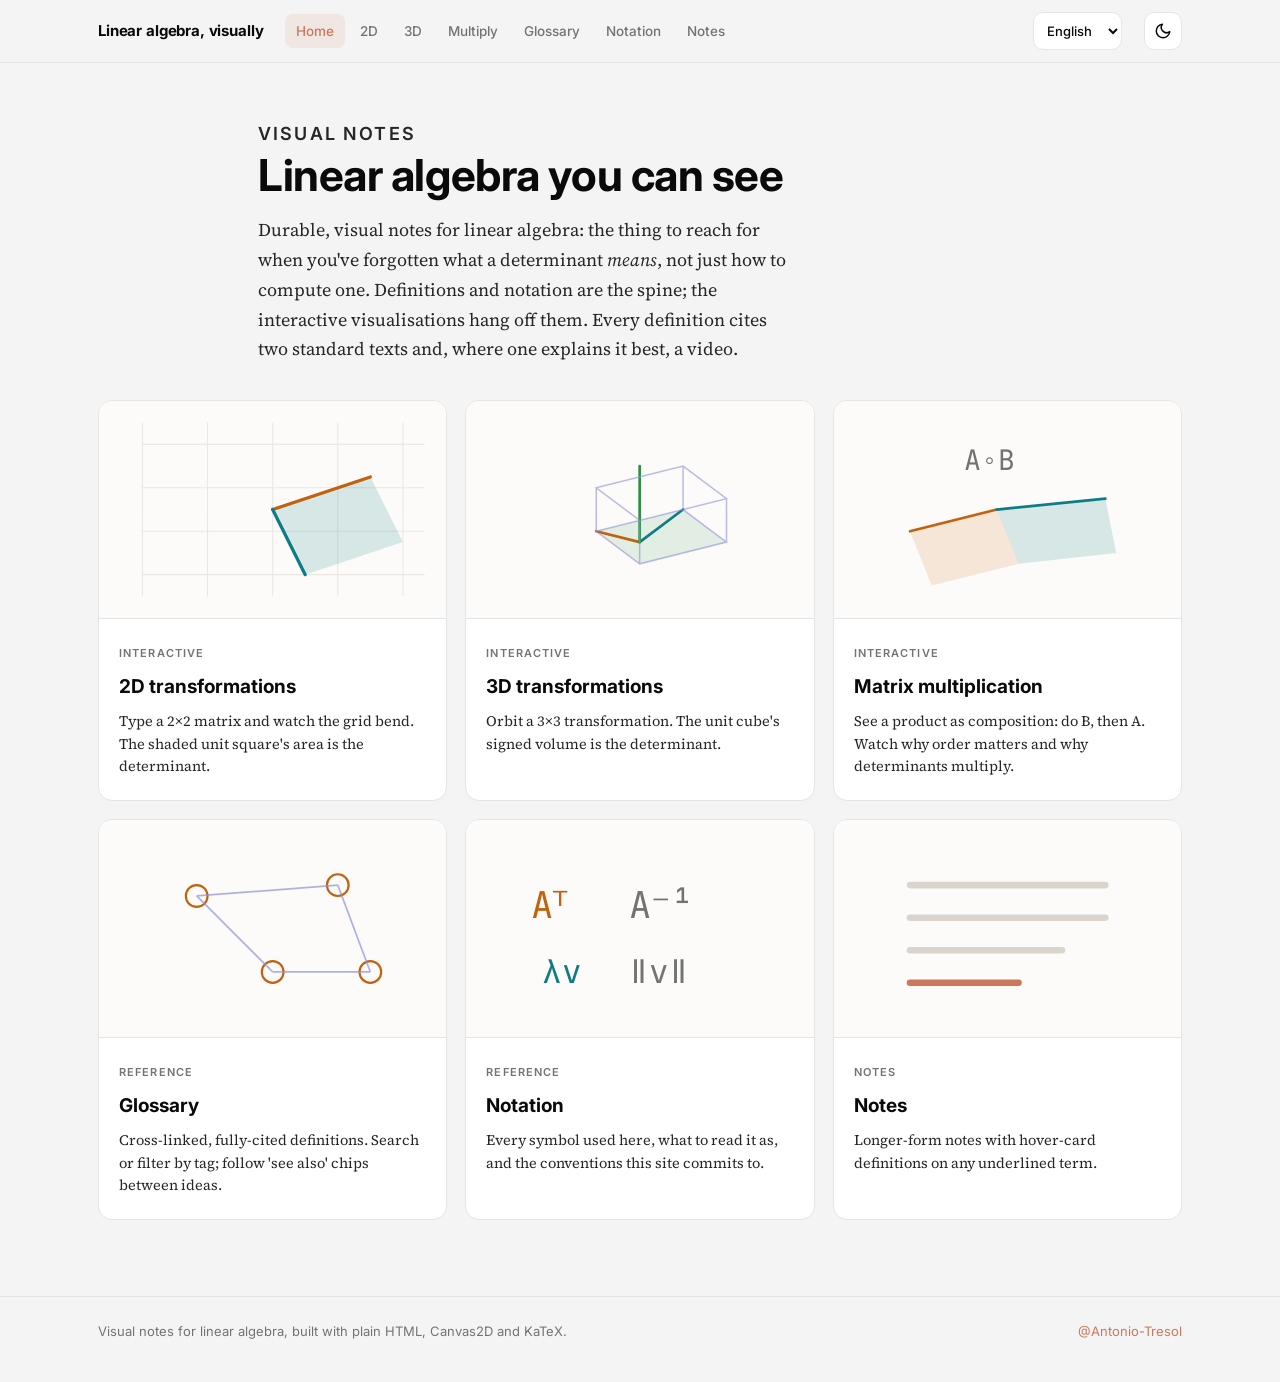
==== index.html @ 0c5b2685 "Add theorem snapshots, matrix-multiplication viz, and key ideas - New matmul.html: matrix multiplica" ====
<!DOCTYPE html>
<html lang="en">
<head>
<meta charset="UTF-8">
<meta name="viewport" content="width=device-width, initial-scale=1.0">
<title>Linear algebra, visually</title>

<link rel="preconnect" href="https://fonts.googleapis.com">
<link rel="preconnect" href="https://fonts.gstatic.com" crossorigin>
<link href="https://fonts.googleapis.com/css2?family=Inter:wght@400;500;600;700&family=Source+Serif+4:opsz,wght@8..60,400;8..60,600&family=JetBrains+Mono:wght@400;500;600&display=swap" rel="stylesheet">
<link rel="stylesheet" href="assets/shared.css?v=20260629b">

<script src="assets/shared.js?v=20260629b"></script>
</head>
<body data-page="home">

<header data-nav></header>

<div class="hero">
  <p class="eyebrow" data-i18n="home.eyebrow">Visual notes</p>
  <h1 data-i18n="home.title">Linear algebra you can see</h1>
  <p data-i18n-html="home.lede">Durable, visual notes for linear algebra.</p>
</div>

<main class="hub">
  <a class="hub-card" href="2d.html">
    <div class="hub-card__art">
      <svg viewBox="0 0 320 200" xmlns="http://www.w3.org/2000/svg" aria-hidden="true">
        <g stroke="var(--grid-orig)" stroke-width="1">
          <path d="M40 20V180M100 20V180M160 20V180M220 20V180M280 20V180M40 40H300M40 80H300M40 120H300M40 160H300" opacity="0.5"/>
        </g>
        <path d="M160 100 L250 70 L280 130 L190 160 Z" fill="var(--vec-j)" opacity="0.16"/>
        <g stroke-width="3" stroke-linecap="round" fill="none">
          <line x1="160" y1="100" x2="250" y2="70" stroke="var(--vec-i)"/>
          <line x1="160" y1="100" x2="190" y2="160" stroke="var(--vec-j)"/>
        </g>
      </svg>
    </div>
    <div class="hub-card__body">
      <span class="hub-card__kicker" data-i18n="home.2d.kicker">Interactive</span>
      <div class="hub-card__title" data-i18n="home.2d.title">2D transformations</div>
      <p class="hub-card__desc" data-i18n="home.2d.desc"></p>
    </div>
  </a>

  <a class="hub-card" href="3d.html">
    <div class="hub-card__art">
      <svg viewBox="0 0 320 200" xmlns="http://www.w3.org/2000/svg" aria-hidden="true">
        <g fill="var(--vec-k)" opacity="0.12">
          <path d="M120 120 L200 100 L240 130 L160 150 Z"/>
        </g>
        <g stroke-width="2.5" stroke-linecap="round" fill="none">
          <line x1="160" y1="130" x2="120" y2="120" stroke="var(--vec-i)"/>
          <line x1="160" y1="130" x2="200" y2="100" stroke="var(--vec-j)"/>
          <line x1="160" y1="130" x2="160" y2="60" stroke="var(--vec-k)"/>
        </g>
        <g stroke="var(--grid-moved)" stroke-width="1.4" opacity="0.6" fill="none">
          <path d="M120 120 L200 100 L240 130 L160 150 Z M120 120 L120 80 M200 100 L200 60 M240 130 L240 90 M160 150 L160 110 M120 80 L200 60 L240 90 L160 110 Z"/>
        </g>
      </svg>
    </div>
    <div class="hub-card__body">
      <span class="hub-card__kicker" data-i18n="home.3d.kicker">Interactive</span>
      <div class="hub-card__title" data-i18n="home.3d.title">3D transformations</div>
      <p class="hub-card__desc" data-i18n="home.3d.desc"></p>
    </div>
  </a>

  <a class="hub-card" href="matmul.html">
    <div class="hub-card__art">
      <svg viewBox="0 0 320 200" xmlns="http://www.w3.org/2000/svg" aria-hidden="true">
        <path d="M70 120 L150 100 L170 150 L90 170 Z" fill="var(--vec-i)" opacity="0.14"/>
        <path d="M150 100 L250 90 L260 140 L170 150 Z" fill="var(--vec-j)" opacity="0.16"/>
        <g stroke-width="2.5" stroke-linecap="round" fill="none">
          <path d="M70 120 L150 100" stroke="var(--vec-i)"/>
          <path d="M150 100 L250 90" stroke="var(--vec-j)"/>
        </g>
        <text x="120" y="64" font-family="var(--font-mono)" font-size="26" fill="var(--muted)">A&#8728;B</text>
      </svg>
    </div>
    <div class="hub-card__body">
      <span class="hub-card__kicker" data-i18n="home.matmul.kicker">Interactive</span>
      <div class="hub-card__title" data-i18n="home.matmul.title">Matrix multiplication</div>
      <p class="hub-card__desc" data-i18n="home.matmul.desc"></p>
    </div>
  </a>

  <a class="hub-card" href="glossary.html">
    <div class="hub-card__art">
      <svg viewBox="0 0 320 200" xmlns="http://www.w3.org/2000/svg" aria-hidden="true">
        <g fill="none" stroke="var(--vec-i)" stroke-width="2">
          <circle cx="90" cy="70" r="10"/><circle cx="220" cy="60" r="10"/>
          <circle cx="160" cy="140" r="10"/><circle cx="250" cy="140" r="10"/>
        </g>
        <g stroke="var(--grid-moved)" stroke-width="1.6" opacity="0.7">
          <line x1="90" y1="70" x2="220" y2="60"/><line x1="90" y1="70" x2="160" y2="140"/>
          <line x1="220" y1="60" x2="250" y2="140"/><line x1="160" y1="140" x2="250" y2="140"/>
        </g>
      </svg>
    </div>
    <div class="hub-card__body">
      <span class="hub-card__kicker" data-i18n="home.glossary.kicker">Reference</span>
      <div class="hub-card__title" data-i18n="home.glossary.title">Glossary</div>
      <p class="hub-card__desc" data-i18n="home.glossary.desc"></p>
    </div>
  </a>

  <a class="hub-card" href="notation.html">
    <div class="hub-card__art">
      <svg viewBox="0 0 320 200" xmlns="http://www.w3.org/2000/svg" aria-hidden="true">
        <text x="60" y="90" font-family="var(--font-mono)" font-size="34" fill="var(--vec-i)">A&#7488;</text>
        <text x="150" y="90" font-family="var(--font-mono)" font-size="34" fill="var(--muted)">A&#8315;&#185;</text>
        <text x="70" y="150" font-family="var(--font-mono)" font-size="30" fill="var(--vec-j)">&#955;v</text>
        <text x="150" y="150" font-family="var(--font-mono)" font-size="30" fill="var(--muted)">&#8741;v&#8741;</text>
      </svg>
    </div>
    <div class="hub-card__body">
      <span class="hub-card__kicker" data-i18n="home.notation.kicker">Reference</span>
      <div class="hub-card__title" data-i18n="home.notation.title">Notation</div>
      <p class="hub-card__desc" data-i18n="home.notation.desc"></p>
    </div>
  </a>

  <a class="hub-card" href="notes.html">
    <div class="hub-card__art">
      <svg viewBox="0 0 320 200" xmlns="http://www.w3.org/2000/svg" aria-hidden="true">
        <g stroke="var(--grid-orig)" stroke-width="6" stroke-linecap="round">
          <line x1="70" y1="60" x2="250" y2="60"/><line x1="70" y1="90" x2="250" y2="90"/>
          <line x1="70" y1="120" x2="210" y2="120"/>
        </g>
        <line x1="70" y1="150" x2="170" y2="150" stroke="var(--accent)" stroke-width="6" stroke-linecap="round"/>
      </svg>
    </div>
    <div class="hub-card__body">
      <span class="hub-card__kicker" data-i18n="home.notes.kicker">Notes</span>
      <div class="hub-card__title" data-i18n="home.notes.title">Notes</div>
      <p class="hub-card__desc" data-i18n="home.notes.desc"></p>
    </div>
  </a>
</main>

<footer data-footer></footer>

<script src="content/strings.en.js?v=20260629b"></script>
<script src="content/strings.es.js?v=20260629b"></script>
<script>
(function () {
  function localize() {
    document.querySelectorAll("[data-i18n]").forEach(function (el) {
      el.textContent = LA.t(el.getAttribute("data-i18n"));
    });
    document.querySelectorAll("[data-i18n-html]").forEach(function (el) {
      el.innerHTML = LA.t(el.getAttribute("data-i18n-html"));
    });
  }
  localize();
  LA.onLangChange(localize);
})();
</script>
</body>
</html>
---- assets/shared.css ----
/* ============================================================================
   Linear Algebra, visually — shared design system
   ----------------------------------------------------------------------------
   ONE source of truth for colour, type, layout and the chrome (cards, buttons,
   matrix inputs, readouts, nav) used by every page. Themeable: every colour is
   a CSS custom property, so the light/dark toggle restyles the whole site —
   including the <canvas> stages, which read these same variables from JS.

   Aesthetic borrowed from antonio-tresol.github.io/gemma3-refusal-axis:
   neutral surfaces, near-black text, a single clay-orange accent, and the
   Inter / Source Serif 4 / JetBrains Mono type trio.
   ========================================================================== */

/* --- Theme tokens --------------------------------------------------------- */
/* Light is the default (:root). Dark overrides under [data-theme="dark"].
   A page's <html> gets data-theme set before paint by the inline boot script
   in shared.js, so there is no flash of the wrong theme. */
:root {
  /* chrome */
  --bg: #f4f4f4;
  --surface: #ffffff;
  --surface-alt: #fafafa;
  --border: #e5e5e5;
  --text: #0a0a0a;
  --body: #262626;
  --muted: #737373;
  --accent: #cc785c;       /* Anthropic clay — links, primary buttons, focus */
  --accent-strong: #b5604380;
  --accent-ink: #ffffff;   /* text on an accent-filled surface */

  /* canvas stage — tuned for contrast on a near-white plot */
  --canvas-bg: #fcfbf9;
  --canvas-line: #ece8e1;
  --grid-orig: #dad5cc;    /* faint reference grid */
  --grid-moved: #8c93d6;   /* transformed grid */
  --axis: #b3a99c;
  --vec-i: #c2620f;        /* î  — deep amber */
  --vec-j: #0e7c86;        /* ĵ  — teal */
  --vec-k: #2f8f43;        /* k̂  — green */
  --vec-flip: #d6336c;     /* orientation flipped / collapsed */

  /* type */
  --font-display: "Inter", -apple-system, BlinkMacSystemFont, "Segoe UI", sans-serif;
  --font-body: "Source Serif 4", Georgia, "Times New Roman", serif;
  --font-mono: "JetBrains Mono", ui-monospace, "SF Mono", "Cascadia Code", Menlo, monospace;

  /* layout */
  --reading: 820px;
  --wide: 1140px;
  --radius: 14px;
  --radius-sm: 9px;
}

[data-theme="dark"] {
  --bg: #0c1322;
  --surface: #121b2e;
  --surface-alt: #0f1830;
  --border: #223052;
  --text: #e8edf7;
  --body: #c3cce0;
  --muted: #8696b5;
  --accent: #cc785c;
  --accent-strong: #e0a48c;
  --accent-ink: #150f0b;

  --canvas-bg: #0e1626;
  --canvas-line: #223052;
  --grid-orig: #2a3a5c;
  --grid-moved: #6d7bd6;
  --axis: #51617f;
  --vec-i: #f0a830;
  --vec-j: #38c7d4;
  --vec-k: #7fd17a;
  --vec-flip: #e8607a;
}

/* --- Reset & base --------------------------------------------------------- */
*,
*::before,
*::after { box-sizing: border-box; }

html { scroll-behavior: smooth; }

@media (prefers-reduced-motion: reduce) {
  html { scroll-behavior: auto; }
  * { transition: none !important; }
}

body {
  margin: 0;
  background: var(--bg);
  color: var(--body);
  font-family: var(--font-body);
  font-size: 17px;
  line-height: 1.65;
  -webkit-font-smoothing: antialiased;
  text-rendering: optimizeLegibility;
  transition: background-color 0.25s ease, color 0.25s ease;
}

h1, h2, h3, h4 {
  font-family: var(--font-display);
  color: var(--text);
  line-height: 1.2;
  letter-spacing: -0.01em;
}

a { color: var(--accent); text-decoration: none; }
a:hover { text-decoration: underline; }

:focus-visible {
  outline: 2px solid var(--accent);
  outline-offset: 2px;
  border-radius: 4px;
}

code, kbd, samp { font-family: var(--font-mono); }

/* --- Site nav (injected by shared.js into <header data-nav>) -------------- */
.site-header {
  border-bottom: 1px solid var(--border);
  background: color-mix(in srgb, var(--bg) 86%, transparent);
  backdrop-filter: saturate(140%) blur(8px);
  position: sticky;
  top: 0;
  z-index: 20;
}
.site-header__inner {
  max-width: var(--wide);
  margin: 0 auto;
  padding: 12px 28px;
  display: flex;
  align-items: center;
  gap: 22px;
}
.site-header__brand {
  font-family: var(--font-display);
  font-weight: 700;
  font-size: 15px;
  color: var(--text);
  letter-spacing: -0.01em;
  white-space: nowrap;
}
.site-header__brand:hover { text-decoration: none; color: var(--accent); }
.site-nav {
  display: flex;
  gap: 4px;
  flex: 1;
  flex-wrap: wrap;
}
.site-nav a {
  font-family: var(--font-display);
  font-size: 13.5px;
  font-weight: 500;
  color: var(--muted);
  padding: 6px 11px;
  border-radius: 8px;
  transition: color 0.15s, background 0.15s;
}
.site-nav a:hover { color: var(--text); background: var(--surface-alt); text-decoration: none; }
.site-nav a[aria-current="page"] { color: var(--accent); background: color-mix(in srgb, var(--accent) 12%, transparent); }

.theme-toggle {
  display: inline-flex;
  align-items: center;
  justify-content: center;
  width: 38px;
  height: 38px;
  border-radius: 10px;
  border: 1px solid var(--border);
  background: var(--surface);
  color: var(--text);
  cursor: pointer;
  transition: border-color 0.15s, background 0.15s;
}
.theme-toggle:hover { border-color: var(--accent); }
.theme-toggle svg { width: 18px; height: 18px; }

.lang-select {
  font-family: var(--font-display);
  font-size: 13px;
  font-weight: 500;
  color: var(--text);
  background: var(--surface);
  border: 1px solid var(--border);
  border-radius: 10px;
  padding: 8px 9px;
  height: 38px;
  cursor: pointer;
  transition: border-color 0.15s;
}
.lang-select:hover { border-color: var(--accent); }
.theme-toggle .icon-sun { display: none; }
[data-theme="dark"] .theme-toggle .icon-sun { display: block; }
[data-theme="dark"] .theme-toggle .icon-moon { display: none; }

/* --- Layout containers ---------------------------------------------------- */
.page {
  max-width: var(--wide);
  margin: 0 auto;
  padding: 28px;
}
.reading {
  max-width: var(--reading);
  margin: 0 auto;
  padding: 28px;
}

/* viz layout: stage + side panel, collapses on narrow screens */
.viz {
  display: grid;
  grid-template-columns: 1fr 344px;
  gap: 18px;
  max-width: var(--wide);
  margin: 0 auto;
  padding: 22px 28px 40px;
}
@media (max-width: 880px) {
  .viz { grid-template-columns: 1fr; padding: 18px; }
}

/* --- Cards & stage -------------------------------------------------------- */
.card {
  background: var(--surface);
  border: 1px solid var(--border);
  border-radius: var(--radius);
  padding: 18px;
}
.panel { display: flex; flex-direction: column; gap: 16px; }

.stage {
  background: var(--canvas-bg);
  border: 1px solid var(--border);
  border-radius: var(--radius);
  overflow: hidden;
  position: relative;
  min-height: 440px;
}
.stage canvas { display: block; width: 100%; height: 100%; touch-action: none; }
.stage .stage-hint {
  position: absolute;
  bottom: 10px;
  left: 13px;
  font-family: var(--font-display);
  font-size: 11px;
  color: var(--muted);
  pointer-events: none;
}
.stage--grab canvas { cursor: grab; }
.stage--grab canvas:active { cursor: grabbing; }

/* --- Card typography ------------------------------------------------------ */
.card h1, .card h2 { font-size: 16px; margin: 0 0 4px; }
.card .sub {
  font-size: 13px;
  color: var(--muted);
  margin: 0 0 14px;
  line-height: 1.5;
  font-family: var(--font-display);
}
.label {
  font-family: var(--font-display);
  font-size: 11px;
  text-transform: uppercase;
  letter-spacing: 0.1em;
  color: var(--muted);
  margin: 0 0 12px;
}
.hint {
  font-family: var(--font-display);
  font-size: 11.5px;
  color: var(--muted);
  line-height: 1.55;
  margin: 12px 0 0;
}

/* --- Matrix input --------------------------------------------------------- */
.matrix-row { display: grid; grid-template-columns: auto 1fr; gap: 11px; align-items: center; }
.bracket {
  font-size: 4em;
  color: var(--muted);
  font-family: var(--font-mono);
  line-height: 0.9;
  user-select: none;
}
.cells { display: grid; gap: 8px; }
.cells--2 { grid-template-columns: 1fr 1fr; }
.cells--3 { grid-template-columns: repeat(3, 1fr); }
.cells input {
  width: 100%;
  background: var(--bg);
  border: 1px solid var(--border);
  color: var(--text);
  font-family: var(--font-mono);
  font-size: 17px;
  text-align: center;
  padding: 10px 4px;
  border-radius: 8px;
  -moz-appearance: textfield;
  appearance: textfield;
  transition: border-color 0.15s;
}
.cells--3 input { font-size: 15px; padding: 9px 2px; }
.cells input::-webkit-outer-spin-button,
.cells input::-webkit-inner-spin-button { -webkit-appearance: none; margin: 0; }
.cells input:focus { outline: 2px solid var(--accent); outline-offset: 1px; border-color: transparent; }

/* basis-vector colour key under the matrix */
.col-key {
  display: grid;
  gap: 8px;
  margin-top: 9px;
  font-family: var(--font-display);
  font-size: 11px;
  text-align: center;
  color: var(--muted);
}
.col-key--2 { grid-template-columns: 1fr 1fr; }
.col-key--3 { grid-template-columns: repeat(3, 1fr); }
.col-key span { display: inline-flex; align-items: center; justify-content: center; gap: 5px; }
.swatch { width: 9px; height: 9px; border-radius: 2px; display: inline-block; }

/* --- Buttons -------------------------------------------------------------- */
.buttons { display: flex; gap: 8px; margin-top: 14px; }
.btn {
  flex: 1;
  font-family: var(--font-display);
  font-size: 13px;
  font-weight: 600;
  padding: 10px;
  border-radius: var(--radius-sm);
  border: 1px solid var(--border);
  background: var(--bg);
  color: var(--text);
  cursor: pointer;
  transition: border-color 0.15s, background 0.15s;
}
.btn:hover { border-color: var(--accent); }
.btn--primary { background: var(--accent); color: var(--accent-ink); border-color: var(--accent); }
.btn--primary:hover { filter: brightness(1.05); }

.presets { display: grid; grid-template-columns: 1fr 1fr; gap: 7px; }
.presets .btn { font-size: 12px; padding: 8px; font-weight: 500; }

/* --- Readout -------------------------------------------------------------- */
.readout { display: flex; flex-direction: column; gap: 9px; font-size: 13px; font-family: var(--font-display); }
.readout .line { display: flex; justify-content: space-between; align-items: baseline; gap: 10px; }
.readout .k { color: var(--muted); }
.readout .v { font-family: var(--font-mono); font-size: 13.5px; color: var(--text); }
.orient { font-weight: 600; }
.orient.preserved { color: var(--vec-k); }
.orient.flipped { color: var(--vec-flip); }
.orient.degenerate { color: var(--muted); }

/* --- Hub (index) cards ---------------------------------------------------- */
.hero { max-width: var(--reading); margin: 0 auto; padding: 56px 28px 8px; }
.hero h1 { font-size: clamp(30px, 5vw, 44px); margin: 0 0 14px; }
.hero p { font-size: 18px; color: var(--body); margin: 0; max-width: 60ch; }
.eyebrow {
  font-family: var(--font-display);
  font-size: 12px;
  font-weight: 600;
  letter-spacing: 0.12em;
  text-transform: uppercase;
  color: var(--accent);
  margin: 0 0 14px;
}

.hub {
  display: grid;
  grid-template-columns: repeat(auto-fit, minmax(280px, 1fr));
  gap: 18px;
  max-width: var(--wide);
  margin: 0 auto;
  padding: 28px;
}
.hub-card {
  display: flex;
  flex-direction: column;
  background: var(--surface);
  border: 1px solid var(--border);
  border-radius: var(--radius);
  padding: 0;
  overflow: hidden;
  transition: border-color 0.18s, transform 0.18s;
}
.hub-card:hover { border-color: var(--accent); transform: translateY(-2px); text-decoration: none; }
.hub-card__art { aspect-ratio: 16 / 10; background: var(--canvas-bg); border-bottom: 1px solid var(--border); }
.hub-card__art svg { display: block; width: 100%; height: 100%; }
.hub-card__body { padding: 18px 20px 22px; }
.hub-card__kicker { font-family: var(--font-display); font-size: 11px; font-weight: 600; letter-spacing: 0.1em; text-transform: uppercase; color: var(--muted); }
.hub-card__title { font-family: var(--font-display); font-size: 19px; font-weight: 700; color: var(--text); margin: 6px 0 8px; }
.hub-card__desc { font-size: 14.5px; color: var(--body); margin: 0; line-height: 1.55; }

/* --- Prose (cheatsheet rendered markdown) --------------------------------- */
.prose { color: var(--body); }
.prose h1 { font-size: 30px; margin: 0 0 8px; }
.prose h2 { font-size: 22px; margin: 38px 0 10px; padding-top: 14px; border-top: 1px solid var(--border); }
.prose h3 { font-size: 17px; margin: 26px 0 8px; font-family: var(--font-display); }
.prose p { margin: 0 0 14px; }
.prose strong { color: var(--text); }
.prose em { color: var(--body); }
.prose ul, .prose ol { padding-left: 22px; margin: 0 0 14px; }
.prose li { margin: 4px 0; }
.prose hr { border: none; border-top: 1px solid var(--border); margin: 30px 0; }
.prose code {
  background: var(--surface-alt);
  border: 1px solid var(--border);
  border-radius: 5px;
  padding: 1px 5px;
  font-size: 0.88em;
  color: var(--text);
}
.prose table {
  border-collapse: collapse;
  width: 100%;
  margin: 0 0 18px;
  font-family: var(--font-display);
  font-size: 14.5px;
}
.prose th, .prose td { border: 1px solid var(--border); padding: 8px 12px; text-align: left; }
.prose th { background: var(--surface-alt); color: var(--text); font-weight: 600; }
.prose .katex-display { margin: 18px 0; overflow-x: auto; overflow-y: hidden; padding: 4px 0; }

/* --- Glossary ------------------------------------------------------------- */
.gloss-controls {
  display: flex;
  gap: 12px;
  align-items: center;
  flex-wrap: wrap;
  margin: 0 0 22px;
}
.gloss-search {
  flex: 1;
  min-width: 220px;
  font-family: var(--font-display);
  font-size: 15px;
  color: var(--text);
  background: var(--surface);
  border: 1px solid var(--border);
  border-radius: var(--radius-sm);
  padding: 11px 14px;
}
.gloss-search:focus { outline: 2px solid var(--accent); outline-offset: 1px; border-color: transparent; }
.tag-filters { display: flex; gap: 7px; flex-wrap: wrap; }
.tag-chip {
  font-family: var(--font-display);
  font-size: 12px;
  font-weight: 500;
  color: var(--muted);
  background: var(--surface);
  border: 1px solid var(--border);
  border-radius: 999px;
  padding: 6px 12px;
  cursor: pointer;
  transition: color 0.15s, border-color 0.15s, background 0.15s;
}
.tag-chip:hover { border-color: var(--accent); color: var(--text); }
.tag-chip[aria-pressed="true"] {
  color: var(--accent-ink);
  background: var(--accent);
  border-color: var(--accent);
}

.gloss-grid { display: grid; gap: 16px; }
.gloss-count { font-family: var(--font-display); font-size: 13px; color: var(--muted); margin: 0 0 16px; }

.term {
  background: var(--surface);
  border: 1px solid var(--border);
  border-radius: var(--radius);
  padding: 20px 22px;
  scroll-margin-top: 80px;
}
.term:target { border-color: var(--accent); box-shadow: 0 0 0 1px var(--accent); }
.term__head { display: flex; align-items: baseline; gap: 12px; flex-wrap: wrap; margin: 0 0 8px; }
.term__name { font-family: var(--font-display); font-size: 20px; font-weight: 700; color: var(--text); margin: 0; }
.term__symbol { font-size: 16px; color: var(--muted); }
.term__anchor { margin-left: auto; font-family: var(--font-mono); font-size: 13px; color: var(--muted); opacity: 0; transition: opacity 0.15s; }
.term:hover .term__anchor { opacity: 1; }
.term__short { color: var(--body); margin: 0 0 12px; }
.term__formal {
  background: var(--surface-alt);
  border-left: 3px solid var(--accent);
  border-radius: 0 var(--radius-sm) var(--radius-sm) 0;
  padding: 12px 16px;
  margin: 0 0 14px;
  font-size: 15.5px;
}
.term__formal .katex-display { margin: 8px 0; }

.term__tags { display: flex; gap: 6px; flex-wrap: wrap; margin: 0 0 12px; }
.term__tag { font-family: var(--font-display); font-size: 11px; color: var(--muted); background: var(--surface-alt); border: 1px solid var(--border); border-radius: 999px; padding: 3px 9px; }

.seealso { font-family: var(--font-display); font-size: 13px; margin: 0 0 14px; }
.seealso__label { color: var(--muted); margin-right: 6px; }
.seealso a {
  display: inline-block;
  background: color-mix(in srgb, var(--accent) 10%, transparent);
  border: 1px solid color-mix(in srgb, var(--accent) 30%, transparent);
  border-radius: 999px;
  padding: 3px 11px;
  margin: 0 5px 5px 0;
  font-weight: 500;
}
.seealso a:hover { background: color-mix(in srgb, var(--accent) 18%, transparent); text-decoration: none; }

/* --- Theorem snapshots (inside glossary cards) ---------------------------- */
.theorems { margin: 14px 0 0; }
.theorems__label {
  font-family: var(--font-display);
  font-size: 10.5px;
  font-weight: 600;
  letter-spacing: 0.1em;
  text-transform: uppercase;
  color: var(--muted);
  margin: 0 0 8px;
}
.theorem {
  background: color-mix(in srgb, var(--vec-j) 7%, var(--surface-alt));
  border: 1px solid var(--border);
  border-left: 3px solid var(--vec-j);
  border-radius: 0 var(--radius-sm) var(--radius-sm) 0;
  padding: 11px 14px;
  margin: 0 0 9px;
}
.theorem__name { font-family: var(--font-display); font-weight: 700; font-size: 13.5px; color: var(--text); margin: 0 0 5px; }
.theorem__statement { font-size: 15px; overflow-x: auto; }
.theorem__statement .katex-display { margin: 6px 0; }
.theorem__cite { font-family: var(--font-display); font-size: 12px; color: var(--muted); margin: 6px 0 0; }
.theorem__cite .cite__where { color: var(--text); font-weight: 600; }

/* --- Key ideas to remember (viz pages) ------------------------------------ */
.keyideas { }
.keyideas__list { display: flex; flex-direction: column; gap: 12px; }
.keyidea { display: flex; gap: 11px; }
.keyidea__num {
  flex-shrink: 0;
  width: 22px; height: 22px;
  display: inline-flex; align-items: center; justify-content: center;
  font-family: var(--font-display); font-size: 12px; font-weight: 700;
  color: var(--accent-ink); background: var(--accent);
  border-radius: 50%;
}
.keyidea__title { font-family: var(--font-display); font-weight: 700; font-size: 13.5px; color: var(--text); margin: 0 0 2px; }
.keyidea__body { font-size: 13.5px; color: var(--body); margin: 0; line-height: 1.5; }

/* --- Citations ------------------------------------------------------------ */
.cites { margin: 12px 0 0; padding: 12px 0 0; border-top: 1px solid var(--border); }
.cites__label {
  font-family: var(--font-display);
  font-size: 10.5px;
  font-weight: 600;
  letter-spacing: 0.1em;
  text-transform: uppercase;
  color: var(--muted);
  margin: 0 0 8px;
}
.cite { display: flex; gap: 9px; align-items: baseline; font-family: var(--font-display); font-size: 13px; margin: 0 0 6px; line-height: 1.5; }
.cite__badge {
  flex-shrink: 0;
  font-size: 10px;
  font-weight: 700;
  letter-spacing: 0.04em;
  text-transform: uppercase;
  color: var(--accent-ink);
  border-radius: 5px;
  padding: 2px 7px;
}
.cite__badge--book { background: var(--accent); }
.cite__badge--video { background: var(--vec-j); }
.cite__body { color: var(--body); }
.cite__where { color: var(--text); font-weight: 600; }
.cite__page { color: var(--muted); }
.cite__link { font-weight: 500; }
.cite__access { font-size: 11px; color: var(--muted); font-style: italic; }

/* --- Notation table ------------------------------------------------------- */
.notation-table { width: 100%; border-collapse: collapse; font-size: 15px; }
.notation-table th {
  text-align: left;
  font-family: var(--font-display);
  font-size: 11px;
  text-transform: uppercase;
  letter-spacing: 0.08em;
  color: var(--muted);
  padding: 10px 14px;
  border-bottom: 2px solid var(--border);
}
.notation-table td { padding: 12px 14px; border-bottom: 1px solid var(--border); vertical-align: top; }
.notation-table tr:hover td { background: var(--surface-alt); }
.notation-table .sym { font-size: 17px; white-space: nowrap; color: var(--text); }
.notation-table .read { font-family: var(--font-display); font-size: 13px; color: var(--muted); }
.notation-group td { background: var(--surface-alt); font-family: var(--font-display); font-weight: 600; font-size: 12px; text-transform: uppercase; letter-spacing: 0.08em; color: var(--text); }

/* --- Wiki-link hover cards (notes) ---------------------------------------- */
.wikilink { border-bottom: 1px dotted var(--accent); cursor: help; }
.wiki-card {
  position: absolute;
  z-index: 50;
  max-width: 320px;
  background: var(--surface);
  border: 1px solid var(--border);
  border-radius: var(--radius-sm);
  box-shadow: 0 8px 28px rgba(0, 0, 0, 0.18);
  padding: 13px 15px;
  font-family: var(--font-display);
  pointer-events: none;
}
.wiki-card__term { font-weight: 700; color: var(--text); font-size: 14px; margin: 0 0 4px; }
.wiki-card__short { font-size: 13px; color: var(--body); margin: 0; line-height: 1.5; }
.wiki-card__more { font-size: 11px; color: var(--muted); margin: 7px 0 0; }

/* --- Footer --------------------------------------------------------------- */
.site-footer {
  border-top: 1px solid var(--border);
  margin-top: 48px;
}
.site-footer__inner {
  max-width: var(--wide);
  margin: 0 auto;
  padding: 24px 28px 40px;
  font-family: var(--font-display);
  font-size: 13px;
  color: var(--muted);
  display: flex;
  justify-content: space-between;
  gap: 16px;
  flex-wrap: wrap;
}
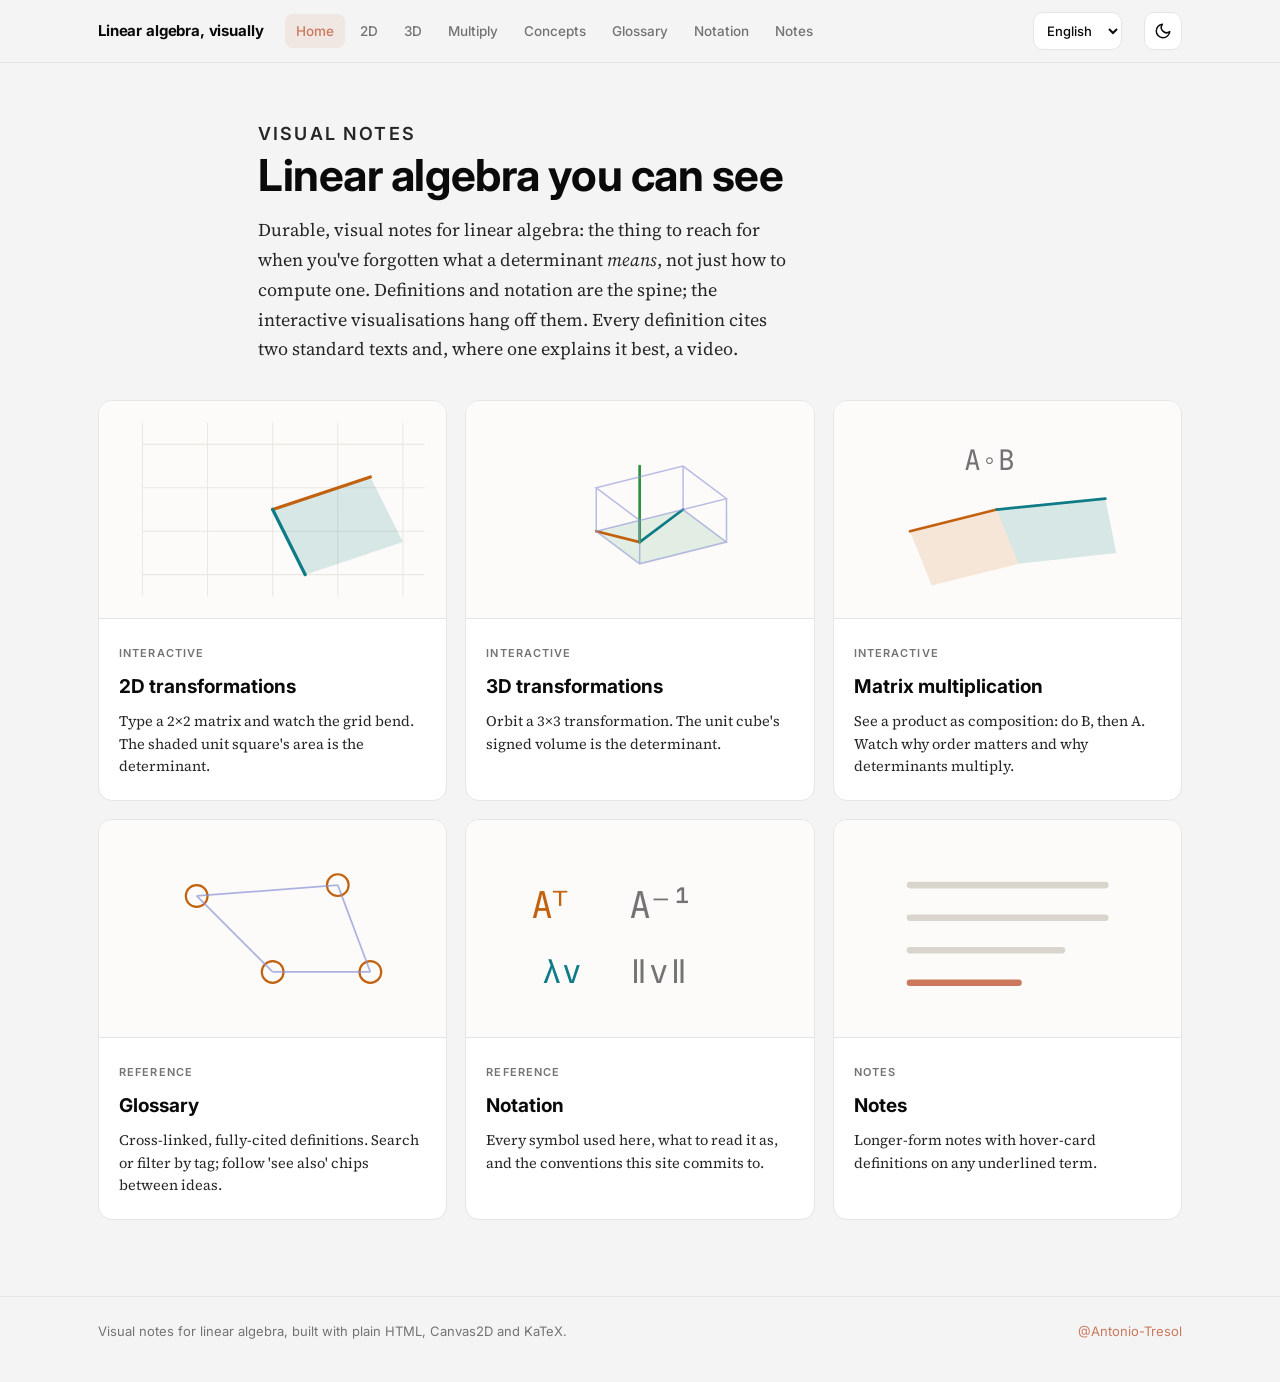
==== commit 517f3e4f: "Wave 2: span, dot-product, and rank/column/null-space concept pages (en) Three interactive concept v" ====
--- a/index.html
+++ b/index.html
@@ -8,9 +8,9 @@
 <link rel="preconnect" href="https://fonts.googleapis.com">
 <link rel="preconnect" href="https://fonts.gstatic.com" crossorigin>
 <link href="https://fonts.googleapis.com/css2?family=Inter:wght@400;500;600;700&family=Source+Serif+4:opsz,wght@8..60,400;8..60,600&family=JetBrains+Mono:wght@400;500;600&display=swap" rel="stylesheet">
-<link rel="stylesheet" href="assets/shared.css?v=20260629b">
+<link rel="stylesheet" href="assets/shared.css?v=20260629h">
 
-<script src="assets/shared.js?v=20260629b"></script>
+<script src="assets/shared.js?v=20260629h"></script>
 </head>
 <body data-page="home">
 
@@ -141,8 +141,8 @@
 
 <footer data-footer></footer>
 
-<script src="content/strings.en.js?v=20260629b"></script>
-<script src="content/strings.es.js?v=20260629b"></script>
+<script src="content/strings.en.js?v=20260629h"></script>
+<script src="content/strings.es.js?v=20260629h"></script>
 <script>
 (function () {
   function localize() {
--- a/assets/shared.css
+++ b/assets/shared.css
@@ -79,6 +79,10 @@
 *::before,
 *::after { box-sizing: border-box; }
 
+/* The hidden attribute must always hide, even on elements with a display rule
+   (e.g. .matrix-row{display:grid}) that would otherwise win on specificity. */
+[hidden] { display: none !important; }
+
 html { scroll-behavior: smooth; }
 
 @media (prefers-reduced-motion: reduce) {
@@ -505,6 +509,44 @@
 }
 .seealso a:hover { background: color-mix(in srgb, var(--accent) 18%, transparent); text-decoration: none; }
 
+/* --- Tabs (transform-page modes) ------------------------------------------ */
+.tabs {
+  display: flex;
+  gap: 2px;
+  border-bottom: 1px solid var(--border);
+  margin: 0 0 16px;
+}
+.tab {
+  font-family: var(--font-display);
+  font-size: 14px;
+  font-weight: 600;
+  color: var(--muted);
+  background: none;
+  border: none;
+  padding: 9px 14px;
+  cursor: pointer;
+  border-bottom: 2px solid transparent;
+  margin-bottom: -1px;
+  transition: color 0.15s, border-color 0.15s;
+}
+.tab:hover { color: var(--text); }
+.tab[aria-selected="true"] { color: var(--accent); border-bottom-color: var(--accent); }
+.tab:focus-visible { outline: 2px solid var(--accent); outline-offset: -2px; border-radius: 4px; }
+.tabpanel[hidden] { display: none; }
+
+/* shape palette (draggable shapes) */
+.shape-palette { display: flex; gap: 6px; flex-wrap: wrap; margin-top: 9px; }
+.shape-btn {
+  display: inline-flex; align-items: center; justify-content: center;
+  width: 38px; height: 38px;
+  border: 1px solid var(--border); border-radius: var(--radius-sm);
+  background: var(--bg); color: var(--text); cursor: pointer;
+  transition: border-color 0.15s;
+}
+.shape-btn:hover { border-color: var(--accent); }
+.shape-btn[aria-pressed="true"] { border-color: var(--accent); background: color-mix(in srgb, var(--accent) 12%, transparent); }
+.shape-btn svg { width: 20px; height: 20px; }
+
 /* --- Theorem snapshots (inside glossary cards) ---------------------------- */
 .theorems { margin: 14px 0 0; }
 .theorems__label {
@@ -544,6 +586,8 @@
 }
 .keyidea__title { font-family: var(--font-display); font-weight: 700; font-size: 13.5px; color: var(--text); margin: 0 0 2px; }
 .keyidea__body { font-size: 13.5px; color: var(--body); margin: 0; line-height: 1.5; }
+.keyidea__cite { font-family: var(--font-display); font-size: 11.5px; color: var(--muted); margin: 5px 0 0; }
+.keyidea__cite a { color: var(--vec-j); }
 
 /* --- Citations ------------------------------------------------------------ */
 .cites { margin: 12px 0 0; padding: 12px 0 0; border-top: 1px solid var(--border); }
